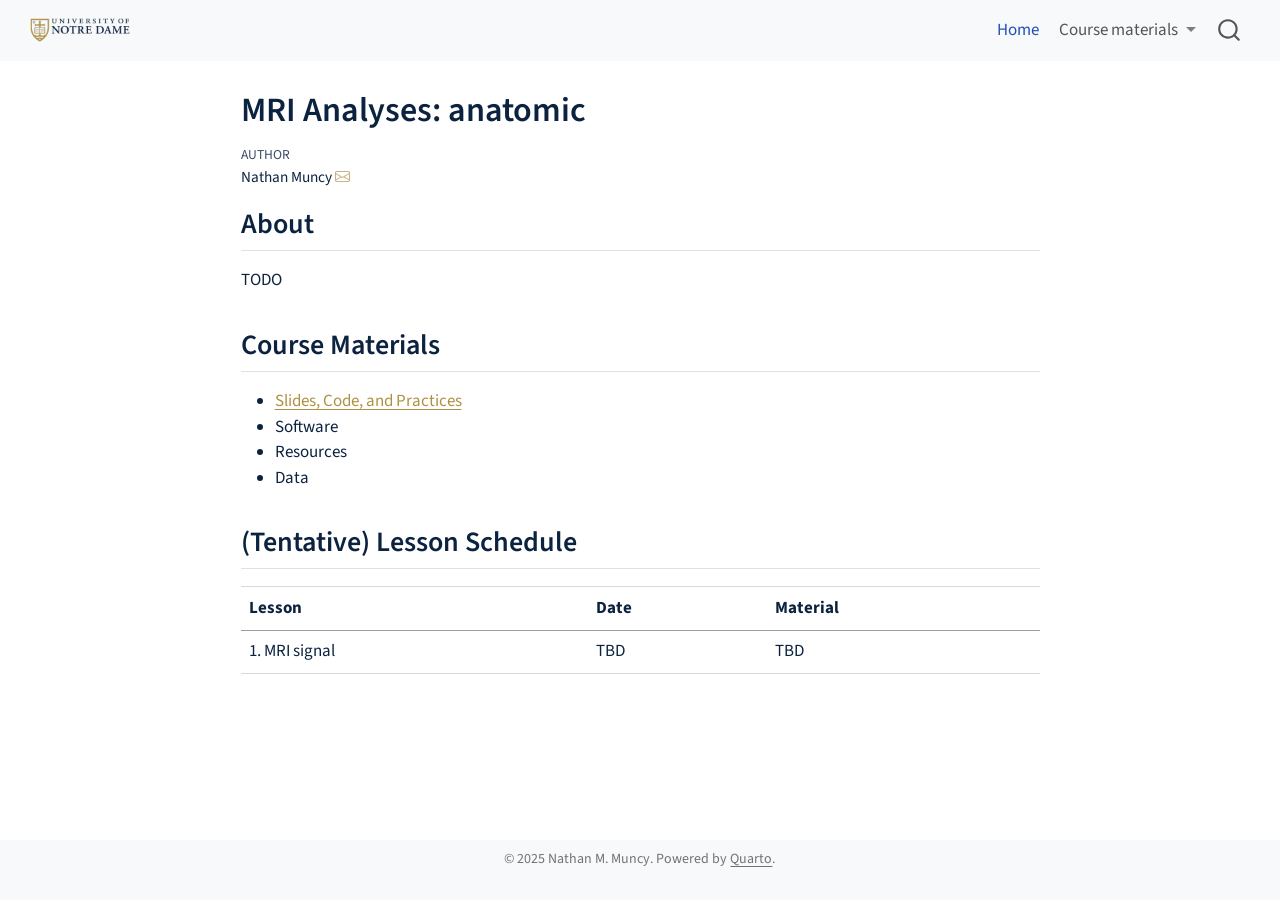
==== docs/index.html @ 72131ed0 "[DEV] added overview content" ====
<!DOCTYPE html>
<html xmlns="http://www.w3.org/1999/xhtml" lang="en" xml:lang="en"><head>

<meta charset="utf-8">
<meta name="generator" content="quarto-1.7.33">

<meta name="viewport" content="width=device-width, initial-scale=1.0, user-scalable=yes">

<meta name="author" content="Nathan Muncy">

<title>MRI Analyses: anatomic – Anatomic MRI</title>
<style>
code{white-space: pre-wrap;}
span.smallcaps{font-variant: small-caps;}
div.columns{display: flex; gap: min(4vw, 1.5em);}
div.column{flex: auto; overflow-x: auto;}
div.hanging-indent{margin-left: 1.5em; text-indent: -1.5em;}
ul.task-list{list-style: none;}
ul.task-list li input[type="checkbox"] {
  width: 0.8em;
  margin: 0 0.8em 0.2em -1em; /* quarto-specific, see https://github.com/quarto-dev/quarto-cli/issues/4556 */ 
  vertical-align: middle;
}
</style>


<script src="site_libs/quarto-nav/quarto-nav.js"></script>
<script src="site_libs/quarto-nav/headroom.min.js"></script>
<script src="site_libs/clipboard/clipboard.min.js"></script>
<script src="site_libs/quarto-search/autocomplete.umd.js"></script>
<script src="site_libs/quarto-search/fuse.min.js"></script>
<script src="site_libs/quarto-search/quarto-search.js"></script>
<meta name="quarto:offset" content="./">
<script src="site_libs/quarto-html/quarto.js" type="module"></script>
<script src="site_libs/quarto-html/tabsets/tabsets.js" type="module"></script>
<script src="site_libs/quarto-html/popper.min.js"></script>
<script src="site_libs/quarto-html/tippy.umd.min.js"></script>
<script src="site_libs/quarto-html/anchor.min.js"></script>
<link href="site_libs/quarto-html/tippy.css" rel="stylesheet">
<link href="site_libs/quarto-html/quarto-syntax-highlighting-ea385d0e468b0dd5ea5bf0780b1290d9.css" rel="stylesheet" id="quarto-text-highlighting-styles">
<script src="site_libs/bootstrap/bootstrap.min.js"></script>
<link href="site_libs/bootstrap/bootstrap-icons.css" rel="stylesheet">
<link href="site_libs/bootstrap/bootstrap-aa7ab17dc3e7d0d34a26d46f2553ec94.min.css" rel="stylesheet" append-hash="true" id="quarto-bootstrap" data-mode="light">
<script id="quarto-search-options" type="application/json">{
  "location": "navbar",
  "copy-button": false,
  "collapse-after": 3,
  "panel-placement": "end",
  "type": "overlay",
  "limit": 50,
  "keyboard-shortcut": [
    "f",
    "/",
    "s"
  ],
  "show-item-context": false,
  "language": {
    "search-no-results-text": "No results",
    "search-matching-documents-text": "matching documents",
    "search-copy-link-title": "Copy link to search",
    "search-hide-matches-text": "Hide additional matches",
    "search-more-match-text": "more match in this document",
    "search-more-matches-text": "more matches in this document",
    "search-clear-button-title": "Clear",
    "search-text-placeholder": "",
    "search-detached-cancel-button-title": "Cancel",
    "search-submit-button-title": "Submit",
    "search-label": "Search"
  }
}</script>


<link rel="stylesheet" href="styles.css">
</head>

<body class="nav-fixed fullcontent quarto-light">

<div id="quarto-search-results"></div>
  <header id="quarto-header" class="headroom fixed-top">
    <nav class="navbar navbar-expand-lg " data-bs-theme="dark">
      <div class="navbar-container container-fluid">
      <div class="navbar-brand-container mx-auto">
    <a href="./index.html" class="navbar-brand navbar-brand-logo">
    <img src="./media/nd_logo.png" alt="" class="navbar-logo">
    </a>
  </div>
            <div id="quarto-search" class="" title="Search"></div>
          <button class="navbar-toggler" type="button" data-bs-toggle="collapse" data-bs-target="#navbarCollapse" aria-controls="navbarCollapse" role="menu" aria-expanded="false" aria-label="Toggle navigation" onclick="if (window.quartoToggleHeadroom) { window.quartoToggleHeadroom(); }">
  <span class="navbar-toggler-icon"></span>
</button>
          <div class="collapse navbar-collapse" id="navbarCollapse">
            <ul class="navbar-nav navbar-nav-scroll ms-auto">
  <li class="nav-item">
    <a class="nav-link active" href="./index.html" aria-current="page"> 
<span class="menu-text">Home</span></a>
  </li>  
  <li class="nav-item dropdown ">
    <a class="nav-link dropdown-toggle" href="#" id="nav-menu-course-materials" role="link" data-bs-toggle="dropdown" aria-expanded="false">
 <span class="menu-text">Course materials</span>
    </a>
    <ul class="dropdown-menu dropdown-menu-end" aria-labelledby="nav-menu-course-materials">    
        <li>
    <a class="dropdown-item" href="./materials.html">
 <span class="dropdown-text">Slides, Code, and Practices</span></a>
  </li>  
    </ul>
  </li>
</ul>
          </div> <!-- /navcollapse -->
            <div class="quarto-navbar-tools">
</div>
      </div> <!-- /container-fluid -->
    </nav>
</header>
<!-- content -->
<div id="quarto-content" class="quarto-container page-columns page-rows-contents page-layout-article page-navbar">
<!-- sidebar -->
<!-- margin-sidebar -->
    
<!-- main -->
<main class="content" id="quarto-document-content">

<header id="title-block-header" class="quarto-title-block default">
<div class="quarto-title">
<h1 class="title">MRI Analyses: anatomic</h1>
</div>



<div class="quarto-title-meta">

    <div>
    <div class="quarto-title-meta-heading">Author</div>
    <div class="quarto-title-meta-contents">
             <p>Nathan Muncy <a href="mailto:nmuncy@nd.edu" class="quarto-title-author-email"><i class="bi bi-envelope"></i></a> </p>
          </div>
  </div>
    
  
    
  </div>
  


</header>


<section id="about" class="level2">
<h2 class="anchored" data-anchor-id="about">About</h2>
<p>TODO</p>
</section>
<section id="course-materials" class="level2">
<h2 class="anchored" data-anchor-id="course-materials">Course Materials</h2>
<ul>
<li><a href="./materials.html">Slides, Code, and Practices</a></li>
<li>Software</li>
<li>Resources</li>
<li>Data</li>
</ul>
</section>
<section id="tentative-lesson-schedule" class="level2">
<h2 class="anchored" data-anchor-id="tentative-lesson-schedule">(Tentative) Lesson Schedule</h2>
<table class="caption-top table">
<thead>
<tr class="header">
<th>Lesson</th>
<th>Date</th>
<th>Material</th>
</tr>
</thead>
<tbody>
<tr class="odd">
<td>1. MRI signal</td>
<td>TBD</td>
<td>TBD</td>
</tr>
</tbody>
</table>


</section>

</main> <!-- /main -->
<script id="quarto-html-after-body" type="application/javascript">
  window.document.addEventListener("DOMContentLoaded", function (event) {
    const icon = "";
    const anchorJS = new window.AnchorJS();
    anchorJS.options = {
      placement: 'right',
      icon: icon
    };
    anchorJS.add('.anchored');
    const isCodeAnnotation = (el) => {
      for (const clz of el.classList) {
        if (clz.startsWith('code-annotation-')) {                     
          return true;
        }
      }
      return false;
    }
    const onCopySuccess = function(e) {
      // button target
      const button = e.trigger;
      // don't keep focus
      button.blur();
      // flash "checked"
      button.classList.add('code-copy-button-checked');
      var currentTitle = button.getAttribute("title");
      button.setAttribute("title", "Copied!");
      let tooltip;
      if (window.bootstrap) {
        button.setAttribute("data-bs-toggle", "tooltip");
        button.setAttribute("data-bs-placement", "left");
        button.setAttribute("data-bs-title", "Copied!");
        tooltip = new bootstrap.Tooltip(button, 
          { trigger: "manual", 
            customClass: "code-copy-button-tooltip",
            offset: [0, -8]});
        tooltip.show();    
      }
      setTimeout(function() {
        if (tooltip) {
          tooltip.hide();
          button.removeAttribute("data-bs-title");
          button.removeAttribute("data-bs-toggle");
          button.removeAttribute("data-bs-placement");
        }
        button.setAttribute("title", currentTitle);
        button.classList.remove('code-copy-button-checked');
      }, 1000);
      // clear code selection
      e.clearSelection();
    }
    const getTextToCopy = function(trigger) {
        const codeEl = trigger.previousElementSibling.cloneNode(true);
        for (const childEl of codeEl.children) {
          if (isCodeAnnotation(childEl)) {
            childEl.remove();
          }
        }
        return codeEl.innerText;
    }
    const clipboard = new window.ClipboardJS('.code-copy-button:not([data-in-quarto-modal])', {
      text: getTextToCopy
    });
    clipboard.on('success', onCopySuccess);
    if (window.document.getElementById('quarto-embedded-source-code-modal')) {
      const clipboardModal = new window.ClipboardJS('.code-copy-button[data-in-quarto-modal]', {
        text: getTextToCopy,
        container: window.document.getElementById('quarto-embedded-source-code-modal')
      });
      clipboardModal.on('success', onCopySuccess);
    }
      var localhostRegex = new RegExp(/^(?:http|https):\/\/localhost\:?[0-9]*\//);
      var mailtoRegex = new RegExp(/^mailto:/);
        var filterRegex = new RegExp('/' + window.location.host + '/');
      var isInternal = (href) => {
          return filterRegex.test(href) || localhostRegex.test(href) || mailtoRegex.test(href);
      }
      // Inspect non-navigation links and adorn them if external
     var links = window.document.querySelectorAll('a[href]:not(.nav-link):not(.navbar-brand):not(.toc-action):not(.sidebar-link):not(.sidebar-item-toggle):not(.pagination-link):not(.no-external):not([aria-hidden]):not(.dropdown-item):not(.quarto-navigation-tool):not(.about-link)');
      for (var i=0; i<links.length; i++) {
        const link = links[i];
        if (!isInternal(link.href)) {
          // undo the damage that might have been done by quarto-nav.js in the case of
          // links that we want to consider external
          if (link.dataset.originalHref !== undefined) {
            link.href = link.dataset.originalHref;
          }
        }
      }
    function tippyHover(el, contentFn, onTriggerFn, onUntriggerFn) {
      const config = {
        allowHTML: true,
        maxWidth: 500,
        delay: 100,
        arrow: false,
        appendTo: function(el) {
            return el.parentElement;
        },
        interactive: true,
        interactiveBorder: 10,
        theme: 'quarto',
        placement: 'bottom-start',
      };
      if (contentFn) {
        config.content = contentFn;
      }
      if (onTriggerFn) {
        config.onTrigger = onTriggerFn;
      }
      if (onUntriggerFn) {
        config.onUntrigger = onUntriggerFn;
      }
      window.tippy(el, config); 
    }
    const noterefs = window.document.querySelectorAll('a[role="doc-noteref"]');
    for (var i=0; i<noterefs.length; i++) {
      const ref = noterefs[i];
      tippyHover(ref, function() {
        // use id or data attribute instead here
        let href = ref.getAttribute('data-footnote-href') || ref.getAttribute('href');
        try { href = new URL(href).hash; } catch {}
        const id = href.replace(/^#\/?/, "");
        const note = window.document.getElementById(id);
        if (note) {
          return note.innerHTML;
        } else {
          return "";
        }
      });
    }
    const xrefs = window.document.querySelectorAll('a.quarto-xref');
    const processXRef = (id, note) => {
      // Strip column container classes
      const stripColumnClz = (el) => {
        el.classList.remove("page-full", "page-columns");
        if (el.children) {
          for (const child of el.children) {
            stripColumnClz(child);
          }
        }
      }
      stripColumnClz(note)
      if (id === null || id.startsWith('sec-')) {
        // Special case sections, only their first couple elements
        const container = document.createElement("div");
        if (note.children && note.children.length > 2) {
          container.appendChild(note.children[0].cloneNode(true));
          for (let i = 1; i < note.children.length; i++) {
            const child = note.children[i];
            if (child.tagName === "P" && child.innerText === "") {
              continue;
            } else {
              container.appendChild(child.cloneNode(true));
              break;
            }
          }
          if (window.Quarto?.typesetMath) {
            window.Quarto.typesetMath(container);
          }
          return container.innerHTML
        } else {
          if (window.Quarto?.typesetMath) {
            window.Quarto.typesetMath(note);
          }
          return note.innerHTML;
        }
      } else {
        // Remove any anchor links if they are present
        const anchorLink = note.querySelector('a.anchorjs-link');
        if (anchorLink) {
          anchorLink.remove();
        }
        if (window.Quarto?.typesetMath) {
          window.Quarto.typesetMath(note);
        }
        if (note.classList.contains("callout")) {
          return note.outerHTML;
        } else {
          return note.innerHTML;
        }
      }
    }
    for (var i=0; i<xrefs.length; i++) {
      const xref = xrefs[i];
      tippyHover(xref, undefined, function(instance) {
        instance.disable();
        let url = xref.getAttribute('href');
        let hash = undefined; 
        if (url.startsWith('#')) {
          hash = url;
        } else {
          try { hash = new URL(url).hash; } catch {}
        }
        if (hash) {
          const id = hash.replace(/^#\/?/, "");
          const note = window.document.getElementById(id);
          if (note !== null) {
            try {
              const html = processXRef(id, note.cloneNode(true));
              instance.setContent(html);
            } finally {
              instance.enable();
              instance.show();
            }
          } else {
            // See if we can fetch this
            fetch(url.split('#')[0])
            .then(res => res.text())
            .then(html => {
              const parser = new DOMParser();
              const htmlDoc = parser.parseFromString(html, "text/html");
              const note = htmlDoc.getElementById(id);
              if (note !== null) {
                const html = processXRef(id, note);
                instance.setContent(html);
              } 
            }).finally(() => {
              instance.enable();
              instance.show();
            });
          }
        } else {
          // See if we can fetch a full url (with no hash to target)
          // This is a special case and we should probably do some content thinning / targeting
          fetch(url)
          .then(res => res.text())
          .then(html => {
            const parser = new DOMParser();
            const htmlDoc = parser.parseFromString(html, "text/html");
            const note = htmlDoc.querySelector('main.content');
            if (note !== null) {
              // This should only happen for chapter cross references
              // (since there is no id in the URL)
              // remove the first header
              if (note.children.length > 0 && note.children[0].tagName === "HEADER") {
                note.children[0].remove();
              }
              const html = processXRef(null, note);
              instance.setContent(html);
            } 
          }).finally(() => {
            instance.enable();
            instance.show();
          });
        }
      }, function(instance) {
      });
    }
        let selectedAnnoteEl;
        const selectorForAnnotation = ( cell, annotation) => {
          let cellAttr = 'data-code-cell="' + cell + '"';
          let lineAttr = 'data-code-annotation="' +  annotation + '"';
          const selector = 'span[' + cellAttr + '][' + lineAttr + ']';
          return selector;
        }
        const selectCodeLines = (annoteEl) => {
          const doc = window.document;
          const targetCell = annoteEl.getAttribute("data-target-cell");
          const targetAnnotation = annoteEl.getAttribute("data-target-annotation");
          const annoteSpan = window.document.querySelector(selectorForAnnotation(targetCell, targetAnnotation));
          const lines = annoteSpan.getAttribute("data-code-lines").split(",");
          const lineIds = lines.map((line) => {
            return targetCell + "-" + line;
          })
          let top = null;
          let height = null;
          let parent = null;
          if (lineIds.length > 0) {
              //compute the position of the single el (top and bottom and make a div)
              const el = window.document.getElementById(lineIds[0]);
              top = el.offsetTop;
              height = el.offsetHeight;
              parent = el.parentElement.parentElement;
            if (lineIds.length > 1) {
              const lastEl = window.document.getElementById(lineIds[lineIds.length - 1]);
              const bottom = lastEl.offsetTop + lastEl.offsetHeight;
              height = bottom - top;
            }
            if (top !== null && height !== null && parent !== null) {
              // cook up a div (if necessary) and position it 
              let div = window.document.getElementById("code-annotation-line-highlight");
              if (div === null) {
                div = window.document.createElement("div");
                div.setAttribute("id", "code-annotation-line-highlight");
                div.style.position = 'absolute';
                parent.appendChild(div);
              }
              div.style.top = top - 2 + "px";
              div.style.height = height + 4 + "px";
              div.style.left = 0;
              let gutterDiv = window.document.getElementById("code-annotation-line-highlight-gutter");
              if (gutterDiv === null) {
                gutterDiv = window.document.createElement("div");
                gutterDiv.setAttribute("id", "code-annotation-line-highlight-gutter");
                gutterDiv.style.position = 'absolute';
                const codeCell = window.document.getElementById(targetCell);
                const gutter = codeCell.querySelector('.code-annotation-gutter');
                gutter.appendChild(gutterDiv);
              }
              gutterDiv.style.top = top - 2 + "px";
              gutterDiv.style.height = height + 4 + "px";
            }
            selectedAnnoteEl = annoteEl;
          }
        };
        const unselectCodeLines = () => {
          const elementsIds = ["code-annotation-line-highlight", "code-annotation-line-highlight-gutter"];
          elementsIds.forEach((elId) => {
            const div = window.document.getElementById(elId);
            if (div) {
              div.remove();
            }
          });
          selectedAnnoteEl = undefined;
        };
          // Handle positioning of the toggle
      window.addEventListener(
        "resize",
        throttle(() => {
          elRect = undefined;
          if (selectedAnnoteEl) {
            selectCodeLines(selectedAnnoteEl);
          }
        }, 10)
      );
      function throttle(fn, ms) {
      let throttle = false;
      let timer;
        return (...args) => {
          if(!throttle) { // first call gets through
              fn.apply(this, args);
              throttle = true;
          } else { // all the others get throttled
              if(timer) clearTimeout(timer); // cancel #2
              timer = setTimeout(() => {
                fn.apply(this, args);
                timer = throttle = false;
              }, ms);
          }
        };
      }
        // Attach click handler to the DT
        const annoteDls = window.document.querySelectorAll('dt[data-target-cell]');
        for (const annoteDlNode of annoteDls) {
          annoteDlNode.addEventListener('click', (event) => {
            const clickedEl = event.target;
            if (clickedEl !== selectedAnnoteEl) {
              unselectCodeLines();
              const activeEl = window.document.querySelector('dt[data-target-cell].code-annotation-active');
              if (activeEl) {
                activeEl.classList.remove('code-annotation-active');
              }
              selectCodeLines(clickedEl);
              clickedEl.classList.add('code-annotation-active');
            } else {
              // Unselect the line
              unselectCodeLines();
              clickedEl.classList.remove('code-annotation-active');
            }
          });
        }
    const findCites = (el) => {
      const parentEl = el.parentElement;
      if (parentEl) {
        const cites = parentEl.dataset.cites;
        if (cites) {
          return {
            el,
            cites: cites.split(' ')
          };
        } else {
          return findCites(el.parentElement)
        }
      } else {
        return undefined;
      }
    };
    var bibliorefs = window.document.querySelectorAll('a[role="doc-biblioref"]');
    for (var i=0; i<bibliorefs.length; i++) {
      const ref = bibliorefs[i];
      const citeInfo = findCites(ref);
      if (citeInfo) {
        tippyHover(citeInfo.el, function() {
          var popup = window.document.createElement('div');
          citeInfo.cites.forEach(function(cite) {
            var citeDiv = window.document.createElement('div');
            citeDiv.classList.add('hanging-indent');
            citeDiv.classList.add('csl-entry');
            var biblioDiv = window.document.getElementById('ref-' + cite);
            if (biblioDiv) {
              citeDiv.innerHTML = biblioDiv.innerHTML;
            }
            popup.appendChild(citeDiv);
          });
          return popup.innerHTML;
        });
      }
    }
  });
  </script>
</div> <!-- /content -->
<footer class="footer">
  <div class="nav-footer">
    <div class="nav-footer-left">
      &nbsp;
    </div>   
    <div class="nav-footer-center">
<p>© 2025 Nathan M. Muncy. Powered by <a href="https://www.quarto.org">Quarto</a>.</p>
</div>
    <div class="nav-footer-right">
      &nbsp;
    </div>
  </div>
</footer>




</body></html>
---- docs/site_libs/quarto-html/tippy.css ----
.tippy-box[data-animation=fade][data-state=hidden]{opacity:0}[data-tippy-root]{max-width:calc(100vw - 10px)}.tippy-box{position:relative;background-color:#333;color:#fff;border-radius:4px;font-size:14px;line-height:1.4;white-space:normal;outline:0;transition-property:transform,visibility,opacity}.tippy-box[data-placement^=top]>.tippy-arrow{bottom:0}.tippy-box[data-placement^=top]>.tippy-arrow:before{bottom:-7px;left:0;border-width:8px 8px 0;border-top-color:initial;transform-origin:center top}.tippy-box[data-placement^=bottom]>.tippy-arrow{top:0}.tippy-box[data-placement^=bottom]>.tippy-arrow:before{top:-7px;left:0;border-width:0 8px 8px;border-bottom-color:initial;transform-origin:center bottom}.tippy-box[data-placement^=left]>.tippy-arrow{right:0}.tippy-box[data-placement^=left]>.tippy-arrow:before{border-width:8px 0 8px 8px;border-left-color:initial;right:-7px;transform-origin:center left}.tippy-box[data-placement^=right]>.tippy-arrow{left:0}.tippy-box[data-placement^=right]>.tippy-arrow:before{left:-7px;border-width:8px 8px 8px 0;border-right-color:initial;transform-origin:center right}.tippy-box[data-inertia][data-state=visible]{transition-timing-function:cubic-bezier(.54,1.5,.38,1.11)}.tippy-arrow{width:16px;height:16px;color:#333}.tippy-arrow:before{content:"";position:absolute;border-color:transparent;border-style:solid}.tippy-content{position:relative;padding:5px 9px;z-index:1}
---- docs/site_libs/quarto-html/quarto-syntax-highlighting-ea385d0e468b0dd5ea5bf0780b1290d9.css ----
/* quarto syntax highlight colors */
:root {
  --quarto-hl-ot-color: #003B4F;
  --quarto-hl-at-color: #657422;
  --quarto-hl-ss-color: #20794D;
  --quarto-hl-an-color: #5E5E5E;
  --quarto-hl-fu-color: #4758AB;
  --quarto-hl-st-color: #20794D;
  --quarto-hl-cf-color: #003B4F;
  --quarto-hl-op-color: #5E5E5E;
  --quarto-hl-er-color: #AD0000;
  --quarto-hl-bn-color: #AD0000;
  --quarto-hl-al-color: #AD0000;
  --quarto-hl-va-color: #111111;
  --quarto-hl-bu-color: inherit;
  --quarto-hl-ex-color: inherit;
  --quarto-hl-pp-color: #AD0000;
  --quarto-hl-in-color: #5E5E5E;
  --quarto-hl-vs-color: #20794D;
  --quarto-hl-wa-color: #5E5E5E;
  --quarto-hl-do-color: #5E5E5E;
  --quarto-hl-im-color: #00769E;
  --quarto-hl-ch-color: #20794D;
  --quarto-hl-dt-color: #AD0000;
  --quarto-hl-fl-color: #AD0000;
  --quarto-hl-co-color: #5E5E5E;
  --quarto-hl-cv-color: #5E5E5E;
  --quarto-hl-cn-color: #8f5902;
  --quarto-hl-sc-color: #5E5E5E;
  --quarto-hl-dv-color: #AD0000;
  --quarto-hl-kw-color: #003B4F;
}

/* other quarto variables */
:root {
  --quarto-font-monospace: SFMono-Regular, Menlo, Monaco, Consolas, "Liberation Mono", "Courier New", monospace;
}

/* syntax highlight based on Pandoc's rules */
pre > code.sourceCode > span {
  color: #003B4F;
}

code.sourceCode > span {
  color: #003B4F;
}

div.sourceCode,
div.sourceCode pre.sourceCode {
  color: #003B4F;
}

/* Normal */
code span {
  color: #003B4F;
}

/* Alert */
code span.al {
  color: #AD0000;
  font-style: inherit;
}

/* Annotation */
code span.an {
  color: #5E5E5E;
  font-style: inherit;
}

/* Attribute */
code span.at {
  color: #657422;
  font-style: inherit;
}

/* BaseN */
code span.bn {
  color: #AD0000;
  font-style: inherit;
}

/* BuiltIn */
code span.bu {
  font-style: inherit;
}

/* ControlFlow */
code span.cf {
  color: #003B4F;
  font-weight: bold;
  font-style: inherit;
}

/* Char */
code span.ch {
  color: #20794D;
  font-style: inherit;
}

/* Constant */
code span.cn {
  color: #8f5902;
  font-style: inherit;
}

/* Comment */
code span.co {
  color: #5E5E5E;
  font-style: inherit;
}

/* CommentVar */
code span.cv {
  color: #5E5E5E;
  font-style: italic;
}

/* Documentation */
code span.do {
  color: #5E5E5E;
  font-style: italic;
}

/* DataType */
code span.dt {
  color: #AD0000;
  font-style: inherit;
}

/* DecVal */
code span.dv {
  color: #AD0000;
  font-style: inherit;
}

/* Error */
code span.er {
  color: #AD0000;
  font-style: inherit;
}

/* Extension */
code span.ex {
  font-style: inherit;
}

/* Float */
code span.fl {
  color: #AD0000;
  font-style: inherit;
}

/* Function */
code span.fu {
  color: #4758AB;
  font-style: inherit;
}

/* Import */
code span.im {
  color: #00769E;
  font-style: inherit;
}

/* Information */
code span.in {
  color: #5E5E5E;
  font-style: inherit;
}

/* Keyword */
code span.kw {
  color: #003B4F;
  font-weight: bold;
  font-style: inherit;
}

/* Operator */
code span.op {
  color: #5E5E5E;
  font-style: inherit;
}

/* Other */
code span.ot {
  color: #003B4F;
  font-style: inherit;
}

/* Preprocessor */
code span.pp {
  color: #AD0000;
  font-style: inherit;
}

/* SpecialChar */
code span.sc {
  color: #5E5E5E;
  font-style: inherit;
}

/* SpecialString */
code span.ss {
  color: #20794D;
  font-style: inherit;
}

/* String */
code span.st {
  color: #20794D;
  font-style: inherit;
}

/* Variable */
code span.va {
  color: #111111;
  font-style: inherit;
}

/* VerbatimString */
code span.vs {
  color: #20794D;
  font-style: inherit;
}

/* Warning */
code span.wa {
  color: #5E5E5E;
  font-style: italic;
}

.prevent-inlining {
  content: "</";
}

/*# sourceMappingURL=538754cbb4183396a2435bcb80637e05.css.map */
---- docs/styles.css ----
/* css styles */
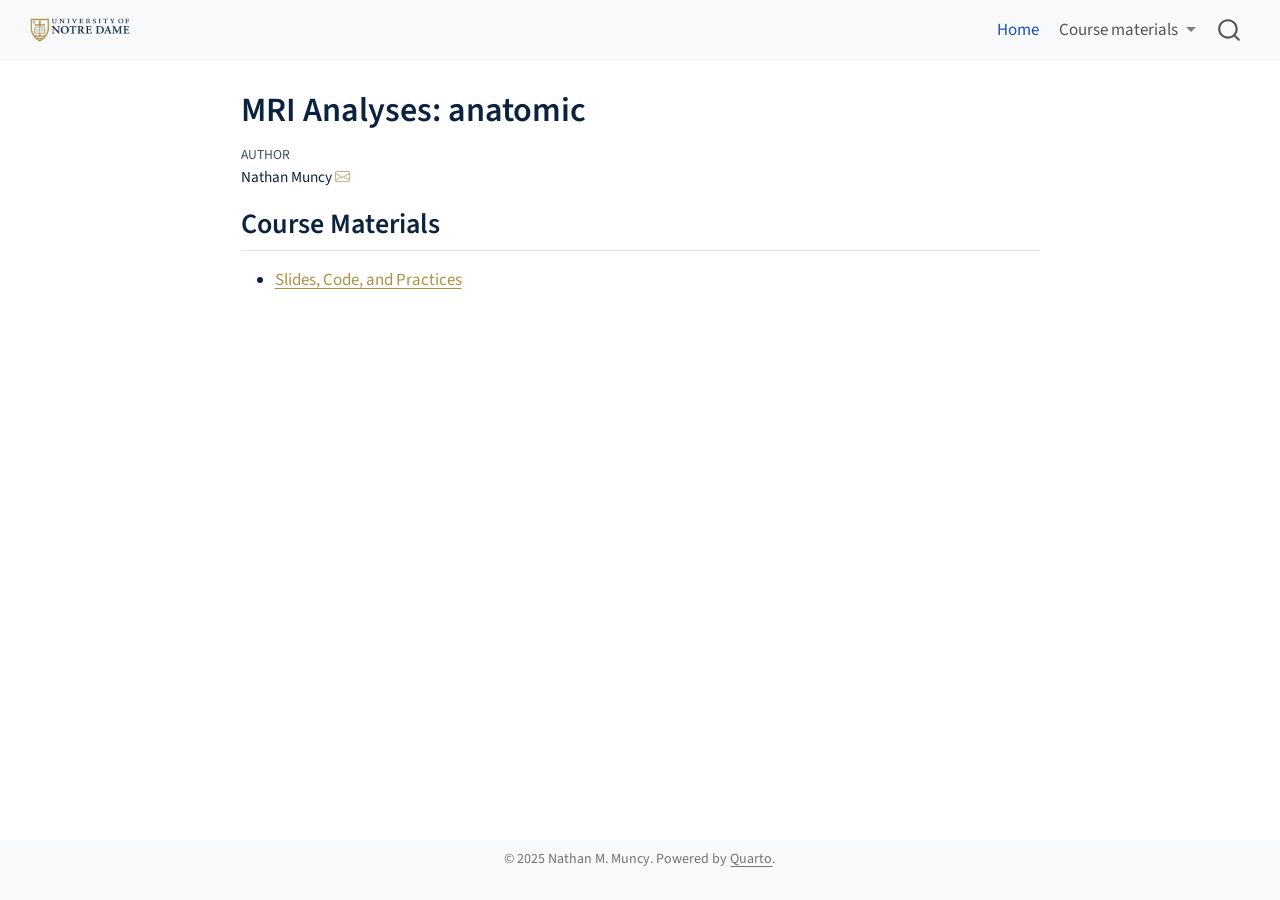
==== commit 80ea4059: "[MNT] reduce index, update notes and citations" ====
--- a/docs/index.html
+++ b/docs/index.html
@@ -145,37 +145,22 @@
 </header>
 
 
-<section id="about" class="level2">
-<h2 class="anchored" data-anchor-id="about">About</h2>
-<p>TODO</p>
-</section>
+<!-- ## About
+TODO -->
 <section id="course-materials" class="level2">
 <h2 class="anchored" data-anchor-id="course-materials">Course Materials</h2>
 <ul>
-<li><a href="./materials.html">Slides, Code, and Practices</a></li>
-<li>Software</li>
-<li>Resources</li>
-<li>Data</li>
+<li><a href="./materials.html">Slides, Code, and Practices</a> <!-- - Software
+- Resources
+- Data
+
+
+## (Tentative) Lesson Schedule
+
+| Lesson | Date | Material |
+|--------|------|-----------|
+| 1. MRI signal | TBD | TBD | --></li>
 </ul>
-</section>
-<section id="tentative-lesson-schedule" class="level2">
-<h2 class="anchored" data-anchor-id="tentative-lesson-schedule">(Tentative) Lesson Schedule</h2>
-<table class="caption-top table">
-<thead>
-<tr class="header">
-<th>Lesson</th>
-<th>Date</th>
-<th>Material</th>
-</tr>
-</thead>
-<tbody>
-<tr class="odd">
-<td>1. MRI signal</td>
-<td>TBD</td>
-<td>TBD</td>
-</tr>
-</tbody>
-</table>
 
 
 </section>
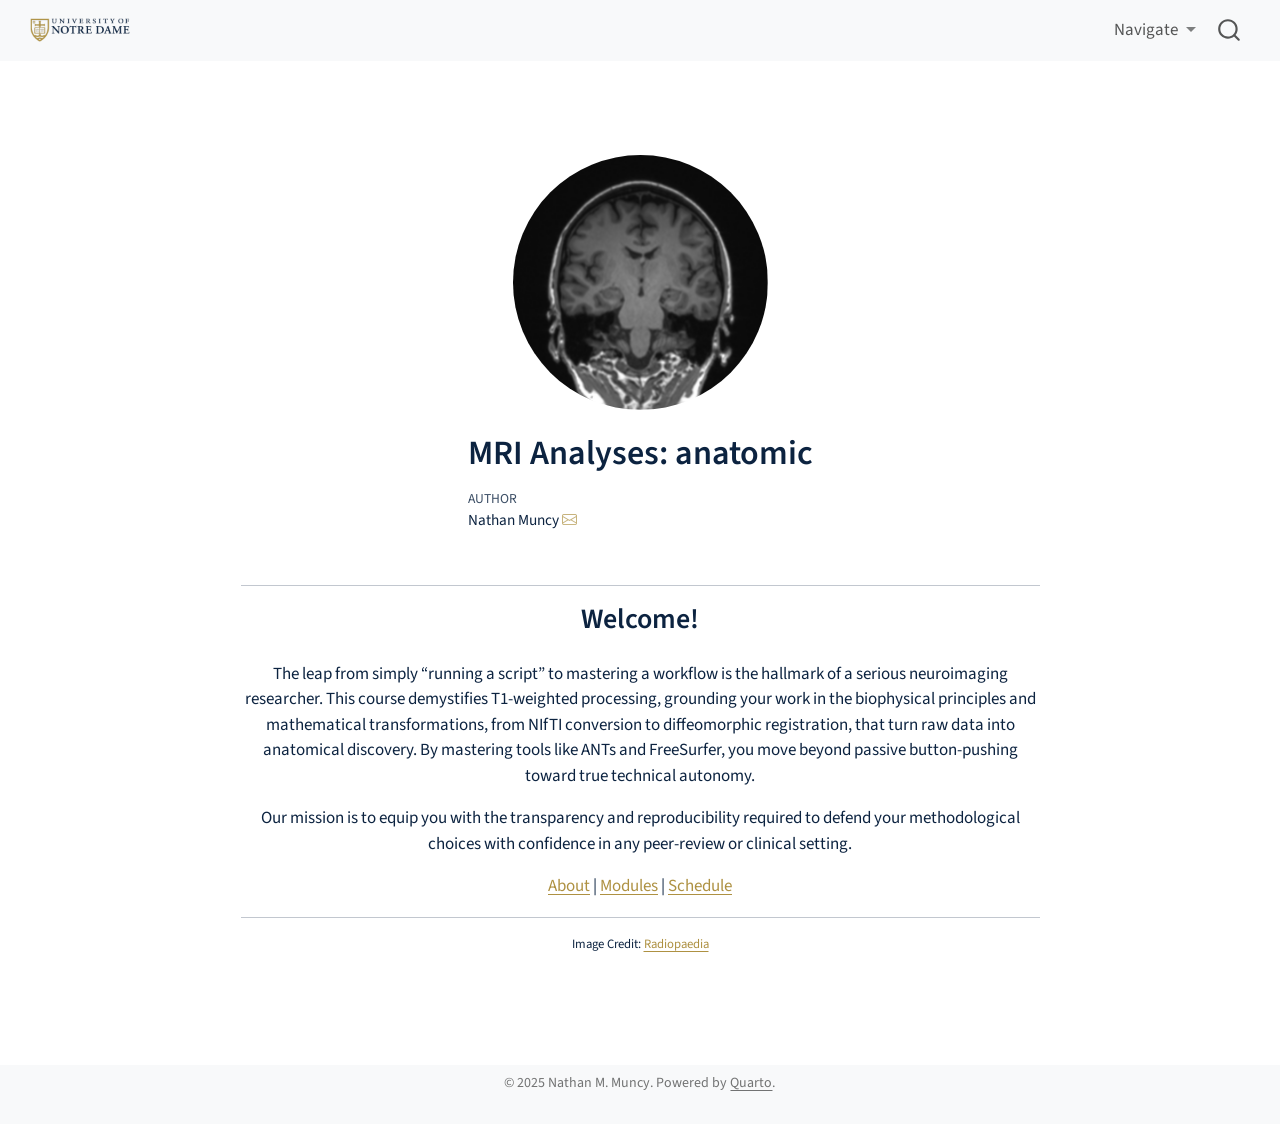
==== commit 31b4fce4: "[DEV] Updating welcome page" ====
--- a/docs/index.html
+++ b/docs/index.html
@@ -35,7 +35,6 @@
 <script src="site_libs/quarto-html/tabsets/tabsets.js" type="module"></script>
 <script src="site_libs/quarto-html/popper.min.js"></script>
 <script src="site_libs/quarto-html/tippy.umd.min.js"></script>
-<script src="site_libs/quarto-html/anchor.min.js"></script>
 <link href="site_libs/quarto-html/tippy.css" rel="stylesheet">
 <link href="site_libs/quarto-html/quarto-syntax-highlighting-ea385d0e468b0dd5ea5bf0780b1290d9.css" rel="stylesheet" id="quarto-text-highlighting-styles">
 <script src="site_libs/bootstrap/bootstrap.min.js"></script>
@@ -90,18 +89,26 @@
 </button>
           <div class="collapse navbar-collapse" id="navbarCollapse">
             <ul class="navbar-nav navbar-nav-scroll ms-auto">
-  <li class="nav-item">
-    <a class="nav-link active" href="./index.html" aria-current="page"> 
-<span class="menu-text">Home</span></a>
+  <li class="nav-item dropdown ">
+    <a class="nav-link dropdown-toggle" href="#" id="nav-menu-navigate" role="link" data-bs-toggle="dropdown" aria-expanded="false">
+ <span class="menu-text">Navigate</span>
+    </a>
+    <ul class="dropdown-menu dropdown-menu-end" aria-labelledby="nav-menu-navigate">    
+        <li>
+    <a class="dropdown-item" href="./index.html">
+ <span class="dropdown-text">Home</span></a>
   </li>  
-  <li class="nav-item dropdown ">
-    <a class="nav-link dropdown-toggle" href="#" id="nav-menu-course-materials" role="link" data-bs-toggle="dropdown" aria-expanded="false">
- <span class="menu-text">Course materials</span>
-    </a>
-    <ul class="dropdown-menu dropdown-menu-end" aria-labelledby="nav-menu-course-materials">    
         <li>
-    <a class="dropdown-item" href="./materials.html">
- <span class="dropdown-text">Slides, Code, and Practices</span></a>
+    <a class="dropdown-item" href="./pages/about.html">
+ <span class="dropdown-text">About</span></a>
+  </li>  
+        <li>
+    <a class="dropdown-item" href="./pages/modules.html">
+ <span class="dropdown-text">Modules</span></a>
+  </li>  
+        <li>
+    <a class="dropdown-item" href="./pages/schedule.html">
+ <span class="dropdown-text">Schedule</span></a>
   </li>  
     </ul>
   </li>
@@ -118,63 +125,40 @@
 <!-- margin-sidebar -->
     
 <!-- main -->
-<main class="content" id="quarto-document-content">
-
-<header id="title-block-header" class="quarto-title-block default">
+<div class="quarto-about-jolla">
+  <img src="media/brain.png" class="about-image
+  round " style="height: 15em; width: 15em;">
+ <header id="title-block-header" class="quarto-title-block default">
 <div class="quarto-title">
 <h1 class="title">MRI Analyses: anatomic</h1>
 </div>
-
-
-
 <div class="quarto-title-meta">
-
     <div>
     <div class="quarto-title-meta-heading">Author</div>
     <div class="quarto-title-meta-contents">
              <p>Nathan Muncy <a href="mailto:nmuncy@nd.edu" class="quarto-title-author-email"><i class="bi bi-envelope"></i></a> </p>
           </div>
   </div>
-    
-  
-    
   </div>
-  
-
-
-</header>
-
-
-<!-- ## About
-TODO -->
-<section id="course-materials" class="level2">
-<h2 class="anchored" data-anchor-id="course-materials">Course Materials</h2>
-<ul>
-<li><a href="./materials.html">Slides, Code, and Practices</a> <!-- - Software
-- Resources
-- Data
-
-
-## (Tentative) Lesson Schedule
-
-| Lesson | Date | Material |
-|--------|------|-----------|
-| 1. MRI signal | TBD | TBD | --></li>
-</ul>
+</header><main class="content" id="quarto-document-content">
+<hr>
+<section id="welcome" class="level2">
+<h2 data-anchor-id="welcome">Welcome!</h2>
+<p>The leap from simply “running a script” to mastering a workflow is the hallmark of a serious neuroimaging researcher. This course demystifies T1-weighted processing, grounding your work in the biophysical principles and mathematical transformations, from NIfTI conversion to diffeomorphic registration, that turn raw data into anatomical discovery. By mastering tools like ANTs and FreeSurfer, you move beyond passive button-pushing toward true technical autonomy.</p>
+<p>Our mission is to equip you with the transparency and reproducibility required to defend your methodological choices with confidence in any peer-review or clinical setting.</p>
+<p><a href="./pages/about.html">About</a> | <a href="./pages/modules.html">Modules</a> | <a href="./pages/schedule.html">Schedule</a></p>
+<hr>
+<div style="font-size: 0.75em;">
+<p>Image Credit: <a href="https://radiopaedia.org/cases/normal-brain-mri-tle-protocol">Radiopaedia</a></p>
+</div>
 
 
 </section>
-
-</main> <!-- /main -->
+</main>  
+</div>
+ <!-- /main -->
 <script id="quarto-html-after-body" type="application/javascript">
   window.document.addEventListener("DOMContentLoaded", function (event) {
-    const icon = "";
-    const anchorJS = new window.AnchorJS();
-    anchorJS.options = {
-      placement: 'right',
-      icon: icon
-    };
-    anchorJS.add('.anchored');
     const isCodeAnnotation = (el) => {
       for (const clz of el.classList) {
         if (clz.startsWith('code-annotation-')) {                     
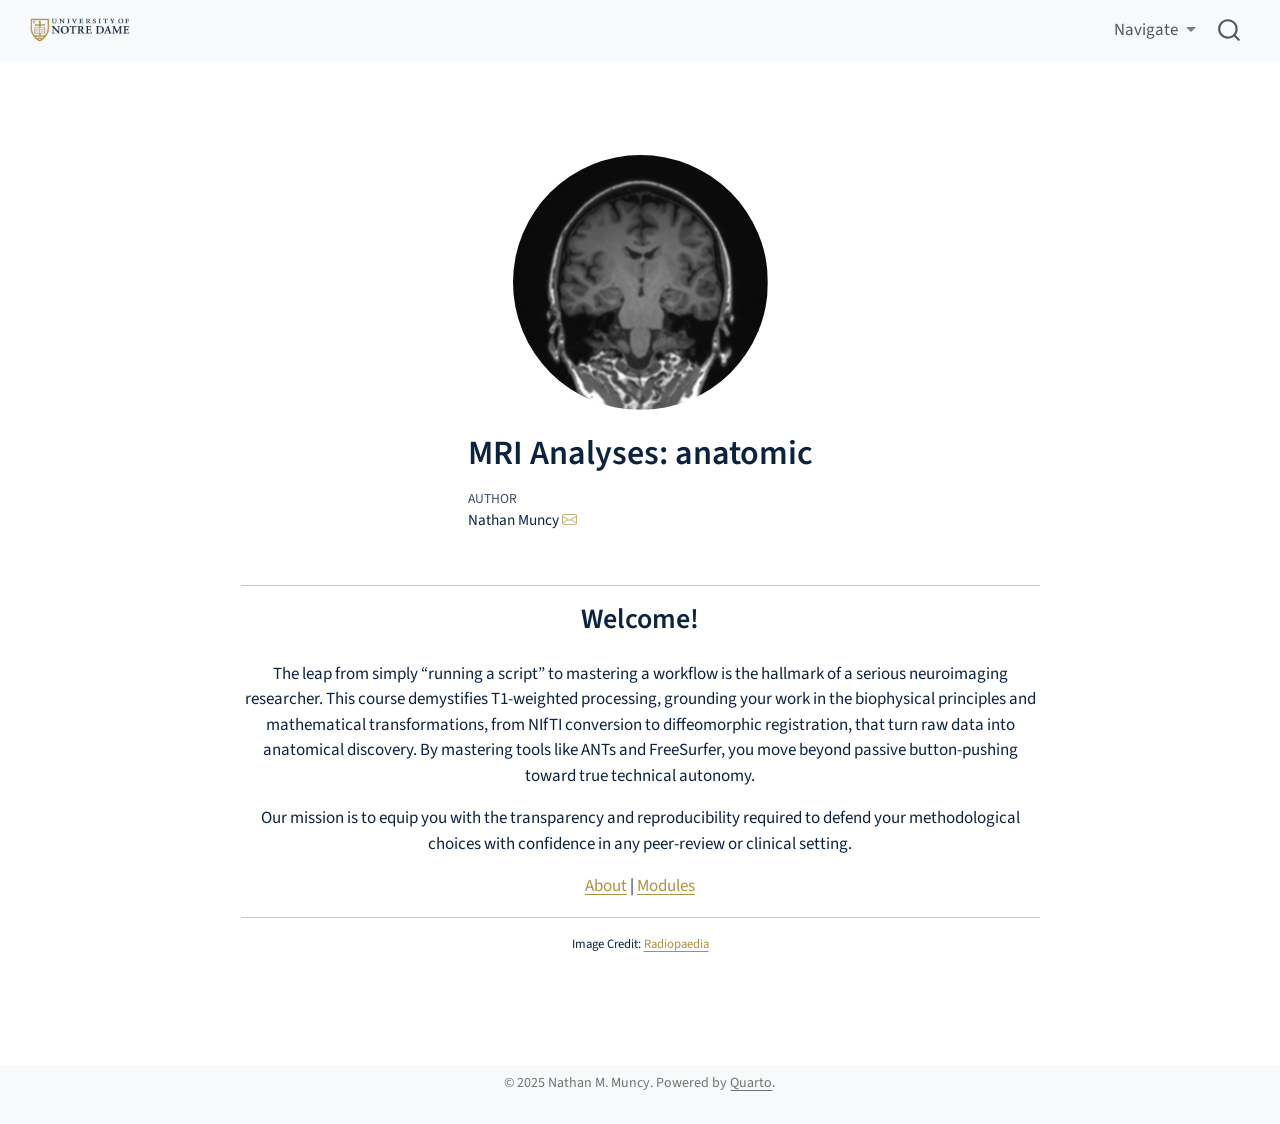
==== commit 2758a886: "[DEV] starting bids" ====
--- a/docs/index.html
+++ b/docs/index.html
@@ -106,10 +106,6 @@
     <a class="dropdown-item" href="./pages/modules.html">
  <span class="dropdown-text">Modules</span></a>
   </li>  
-        <li>
-    <a class="dropdown-item" href="./pages/schedule.html">
- <span class="dropdown-text">Schedule</span></a>
-  </li>  
     </ul>
   </li>
 </ul>
@@ -146,7 +142,7 @@
 <h2 data-anchor-id="welcome">Welcome!</h2>
 <p>The leap from simply “running a script” to mastering a workflow is the hallmark of a serious neuroimaging researcher. This course demystifies T1-weighted processing, grounding your work in the biophysical principles and mathematical transformations, from NIfTI conversion to diffeomorphic registration, that turn raw data into anatomical discovery. By mastering tools like ANTs and FreeSurfer, you move beyond passive button-pushing toward true technical autonomy.</p>
 <p>Our mission is to equip you with the transparency and reproducibility required to defend your methodological choices with confidence in any peer-review or clinical setting.</p>
-<p><a href="./pages/about.html">About</a> | <a href="./pages/modules.html">Modules</a> | <a href="./pages/schedule.html">Schedule</a></p>
+<p><a href="./pages/about.html">About</a> | <a href="./pages/modules.html">Modules</a></p>
 <hr>
 <div style="font-size: 0.75em;">
 <p>Image Credit: <a href="https://radiopaedia.org/cases/normal-brain-mri-tle-protocol">Radiopaedia</a></p>
